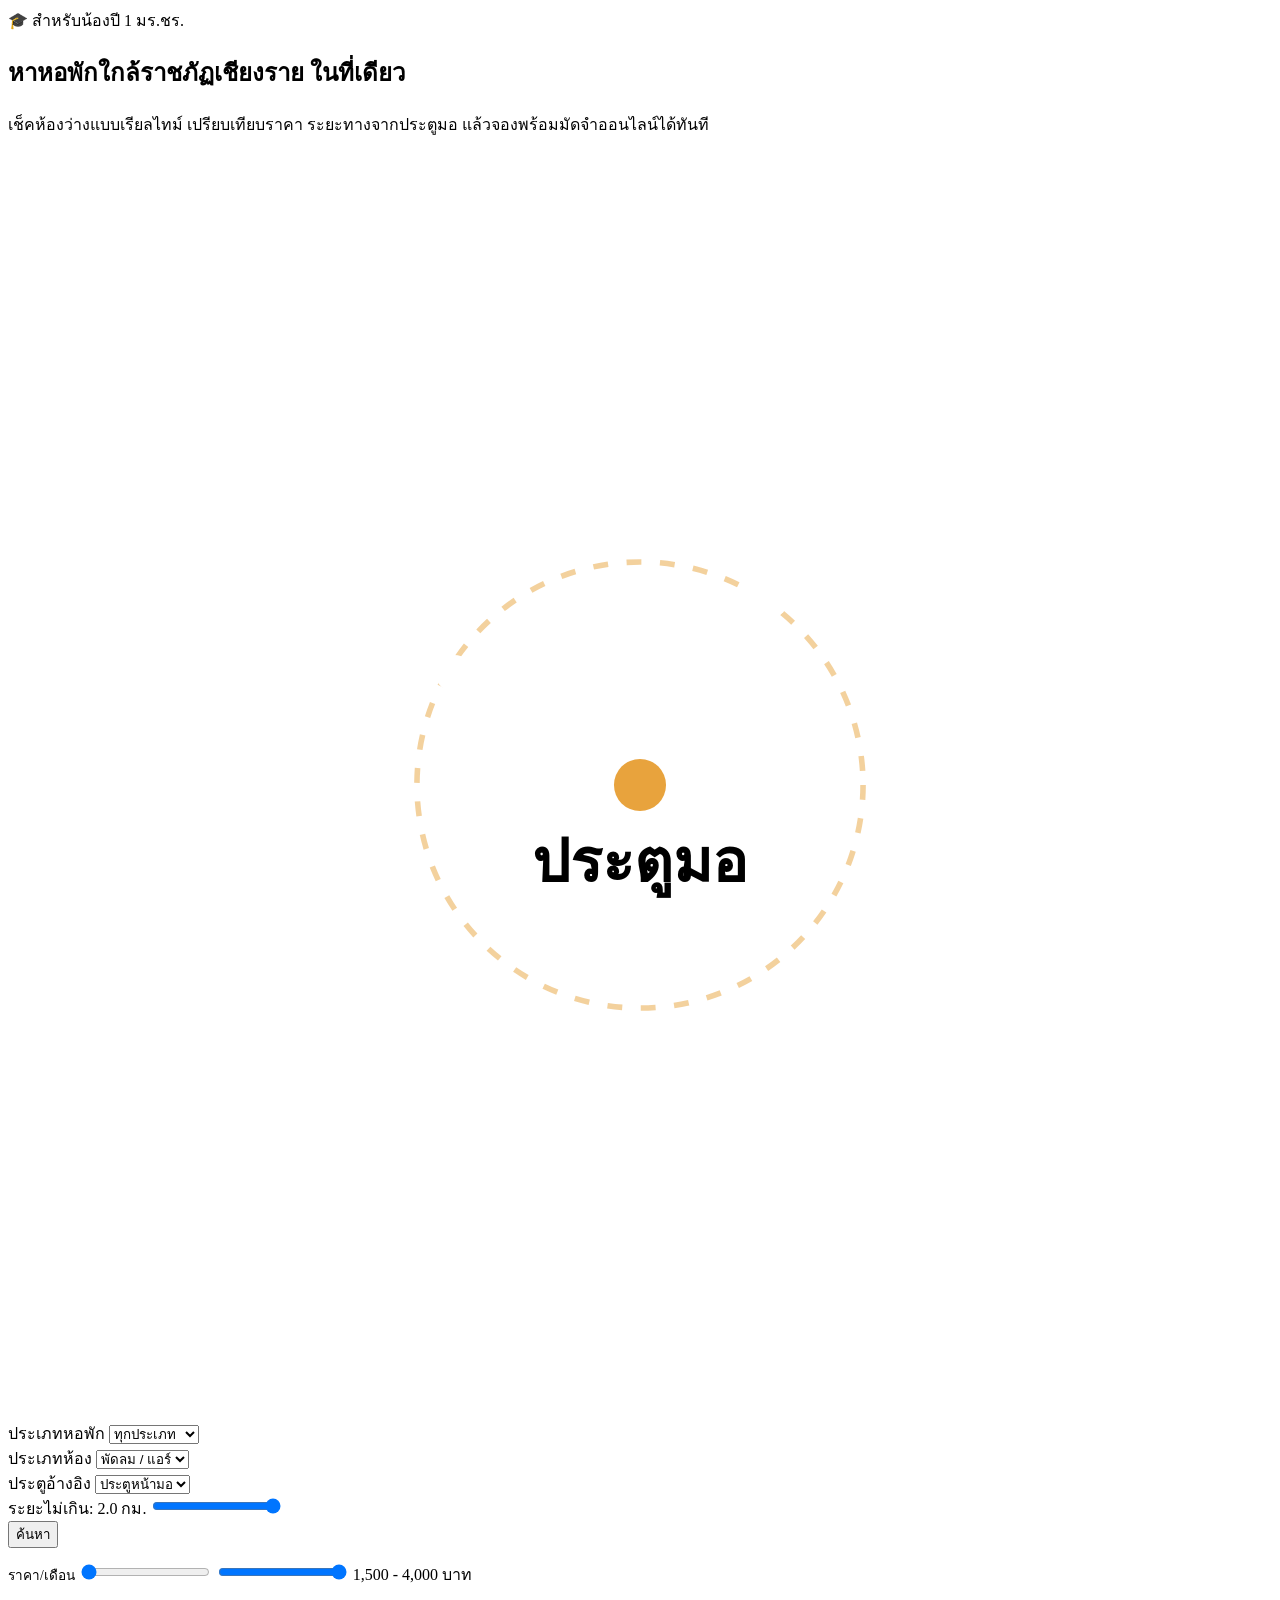
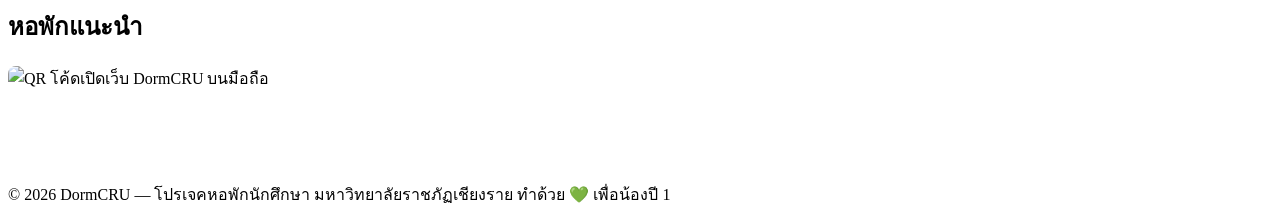
==== index.html @ 872fd001 "Add files via upload" ====
<!DOCTYPE html>
<html lang="th">
<head>
<meta charset="UTF-8">
<meta name="viewport" content="width=device-width, initial-scale=1.0">
<title>DormCRU — หาหอพักใกล้ราชภัฏเชียงราย</title>
<link rel="preconnect" href="https://fonts.googleapis.com">
<link href="https://fonts.googleapis.com/css2?family=Prompt:wght@500;600;700&family=Sarabun:wght@400;600&display=swap" rel="stylesheet">
<link rel="stylesheet" href="assets/css/style.css">
</head>
<body>

<header class="topbar"><div class="container" id="site-nav"></div></header>

<section class="hero">
  <div class="container">
    <div>
      <span class="eyebrow">🎓 สำหรับน้องปี 1 มร.ชร.</span>
      <h1>หาหอพักใกล้ราชภัฏเชียงราย ในที่เดียว</h1>
      <p class="lead">เช็คห้องว่างแบบเรียลไทม์ เปรียบเทียบราคา ระยะทางจากประตูมอ แล้วจองพร้อมมัดจำออนไลน์ได้ทันที</p>
    </div>
    <div class="walk-rings" aria-hidden="true">
      <svg viewBox="0 0 340 340">
        <circle cx="170" cy="170" r="150" fill="none" stroke="rgba(255,255,255,.12)" stroke-width="1"/>
        <circle cx="170" cy="170" r="105" fill="none" stroke="rgba(255,255,255,.16)" stroke-width="1"/>
        <circle cx="170" cy="170" r="60" fill="none" stroke="rgba(232,163,61,.5)" stroke-width="1.5" stroke-dasharray="4 5"/>
        <text x="170" y="120" text-anchor="middle" class="gate-label" fill="rgba(255,255,255,.5)">1 กม.</text>
        <text x="170" y="75" text-anchor="middle" class="gate-label" fill="rgba(255,255,255,.4)">1.5 กม.</text>
        <circle cx="170" cy="170" r="7" fill="#E8A33D"/>
        <text x="170" y="196" text-anchor="middle" class="gate-label" font-weight="600">ประตูมอ</text>
        <circle cx="205" cy="120" r="5" fill="#fff"/>
        <circle cx="120" cy="140" r="5" fill="#fff"/>
        <circle cx="230" cy="205" r="5" fill="#fff"/>
        <circle cx="110" cy="220" r="5" fill="#fff"/>
      </svg>
    </div>
  </div>
</section>

<div class="container">
  <div class="search-panel">
    <div class="search-grid" id="filterForm">
      <div class="field">
        <label>ประเภทหอพัก</label>
        <select id="f-hallType">
          <option value="">ทุกประเภท</option>
          <option value="หอหญิงล้วน">หอหญิงล้วน</option>
          <option value="หอชายล้วน">หอชายล้วน</option>
          <option value="หอรวม">หอรวม</option>
        </select>
      </div>
      <div class="field">
        <label>ประเภทห้อง</label>
        <select id="f-roomType">
          <option value="">พัดลม / แอร์</option>
          <option value="fan">พัดลม</option>
          <option value="air">แอร์</option>
        </select>
      </div>
      <div class="field">
        <label>ประตูอ้างอิง</label>
        <select id="f-gate">
          <option value="front">ประตูหน้ามอ</option>
          <option value="back">ประตูหลังมอ</option>
        </select>
      </div>
      <div class="field">
        <label>ระยะไม่เกิน: <span class="price-tag" id="distVal">2.0 กม.</span></label>
        <input type="range" id="f-dist" min="0.2" max="2" step="0.1" value="2">
      </div>
      <div class="field" style="align-self:end">
        <button class="btn btn-primary btn-block" id="btnSearch">ค้นหา</button>
      </div>
    </div>
    <div class="range-row" style="margin-top:14px">
      <label class="muted" style="font-size:.85rem;white-space:nowrap">ราคา/เดือน</label>
      <input type="range" id="f-priceMin" min="1500" max="4000" step="100" value="1500">
      <input type="range" id="f-priceMax" min="1500" max="4000" step="100" value="4000">
      <span class="price-tag" id="priceVal">1,500 - 4,000 บาท</span>
    </div>
  </div>
</div>

<section class="section container">
  <div class="section-head">
    <h2>หอพักแนะนำ</h2>
    <span class="count" id="resultCount"></span>
  </div>
  <div class="dorm-grid" id="dormGrid"></div>
</section>

<section class="section container">
  <div class="qr-box">
    <img id="qrcode" width="110" height="110" alt="QR โค้ดเปิดเว็บ DormCRU บนมือถือ" style="background:#fff;border-radius:8px">
    <div>
      <h3 style="color:#fff">สแกนเพื่อเปิดเว็บนี้บนมือถือ</h3>
      <p style="color:rgba(255,255,255,.75);margin:0">ใช้งานได้ทั้งบนคอมและมือถือ พกเว็บ DormCRU ติดตัวไปดูหอได้ทุกที่</p>
    </div>
  </div>
</section>

<footer>
  <div class="container flex-between">
    <span>© 2026 DormCRU — โปรเจคหอพักนักศึกษา มหาวิทยาลัยราชภัฏเชียงราย</span>
    <span>ทำด้วย 💚 เพื่อน้องปี 1</span>
  </div>
</footer>

<script src="assets/js/data.js"></script>
<script src="assets/js/app.js"></script>
<script>
renderNav('search');

const distValEl = document.getElementById('distVal');
document.getElementById('f-dist').addEventListener('input', e=> distValEl.textContent = Number(e.target.value).toFixed(1)+' กม.');

const priceMinEl = document.getElementById('f-priceMin');
const priceMaxEl = document.getElementById('f-priceMax');
const priceValEl = document.getElementById('priceVal');
function syncPrice(){
  let min = +priceMinEl.value, max = +priceMaxEl.value;
  if(min > max){ [priceMinEl.value, priceMaxEl.value] = [max, min]; min=+priceMinEl.value; max=+priceMaxEl.value; }
  priceValEl.textContent = fmtBaht(min)+' - '+fmtBaht(max)+' บาท';
}
priceMinEl.addEventListener('input', syncPrice);
priceMaxEl.addEventListener('input', syncPrice);

function dormCardHtml(d){
  const vac = totalVacancy(d);
  const wished = getWishlist().includes(d.id);
  const gate = CRRU_GATE.front;
  const distFront = d.distFront.toFixed(1);
  return `
  <div class="card-dorm">
    <a href="dorm-detail.html?id=${d.id}" class="card-media">
      <img src="${d.images[0]}" alt="${d.name}" loading="lazy">
      <span class="badge-type">${d.hallType}</span>
      <span class="badge-vacancy ${vac===0?'full':''}">${vac===0?'เต็ม':'ว่าง '+vac+' ห้อง'}</span>
    </a>
    <button class="wishlist-btn ${wished?'active':''}" data-wish="${d.id}" aria-label="บันทึกที่ถูกใจ">${wished?'❤️':'🤍'}</button>
    <div class="card-body">
      <a href="dorm-detail.html?id=${d.id}"><h3>${d.name}</h3></a>
      <div class="card-meta">
        <span class="walk-chip">🚶 ${distFront} กม. จากประตูหน้ามอ</span>
      </div>
      <div class="card-meta">${facilityIcons(d.facilities)}</div>
      <div class="card-price">
        <div class="amount">${fmtBaht(minPrice(d))}<small> บาท/เดือน เริ่มต้น</small></div>
        <a href="dorm-detail.html?id=${d.id}" class="btn btn-outline btn-sm">ดูรายละเอียด</a>
      </div>
    </div>
  </div>`;
}

function applyFilters(){
  const hallType = document.getElementById('f-hallType').value;
  const roomType = document.getElementById('f-roomType').value;
  const gate = document.getElementById('f-gate').value;
  const maxDist = +document.getElementById('f-dist').value;
  const min = +priceMinEl.value, max = +priceMaxEl.value;

  let dorms = getDorms().filter(d=>{
    if(hallType && d.hallType !== hallType) return false;
    const dist = gate === 'front' ? d.distFront : d.distBack;
    if(dist > maxDist) return false;
    const rooms = roomType ? d.rooms.filter(r=>r.code===roomType) : d.rooms;
    if(rooms.length===0) return false;
    const inPriceRange = rooms.some(r => r.price >= min && r.price <= max);
    if(!inPriceRange) return false;
    return true;
  });

  const grid = document.getElementById('dormGrid');
  document.getElementById('resultCount').textContent = `พบ ${dorms.length} หอพัก`;
  if(dorms.length===0){
    grid.innerHTML = '';
    grid.insertAdjacentHTML('afterend', `<div class="empty-state" id="emptyMsg"><div class="emoji">🏠💭</div><p>ไม่พบหอพักตามเงื่อนไขที่เลือก ลองขยายช่วงราคาหรือระยะทางดูนะ</p></div>`);
  }else{
    document.getElementById('emptyMsg')?.remove();
    grid.innerHTML = dorms.map(dormCardHtml).join('');
  }
  document.querySelectorAll('[data-wish]').forEach(btn=>{
    btn.addEventListener('click', (e)=>{
      e.preventDefault();
      const now = toggleWishlist(btn.dataset.wish);
      if(now !== false){
        btn.classList.toggle('active', now);
        btn.textContent = now ? '❤️' : '🤍';
        toast(now ? 'บันทึกเข้ารายการที่ถูกใจแล้ว' : 'นำออกจากรายการที่ถูกใจแล้ว','success');
      }
    });
  });
}

document.getElementById('btnSearch').addEventListener('click', applyFilters);
applyFilters();

// QR code is decorative only — generated via a simple <img>, never via a
// blocking third-party script. If the QR image host is unreachable it just
// fails to load quietly; it can never break search/filter/listing above.
try{
  const qrUrl = location.href.replace(/index\.html.*$/,'');
  document.getElementById('qrcode').src =
    'https://api.qrserver.com/v1/create-qr-code/?size=110x110&color=1F3A2E&bgcolor=ffffff&data=' + encodeURIComponent(qrUrl);
}catch(e){ /* QR code is non-essential, ignore failures */ }
</script>
</body>
</html>
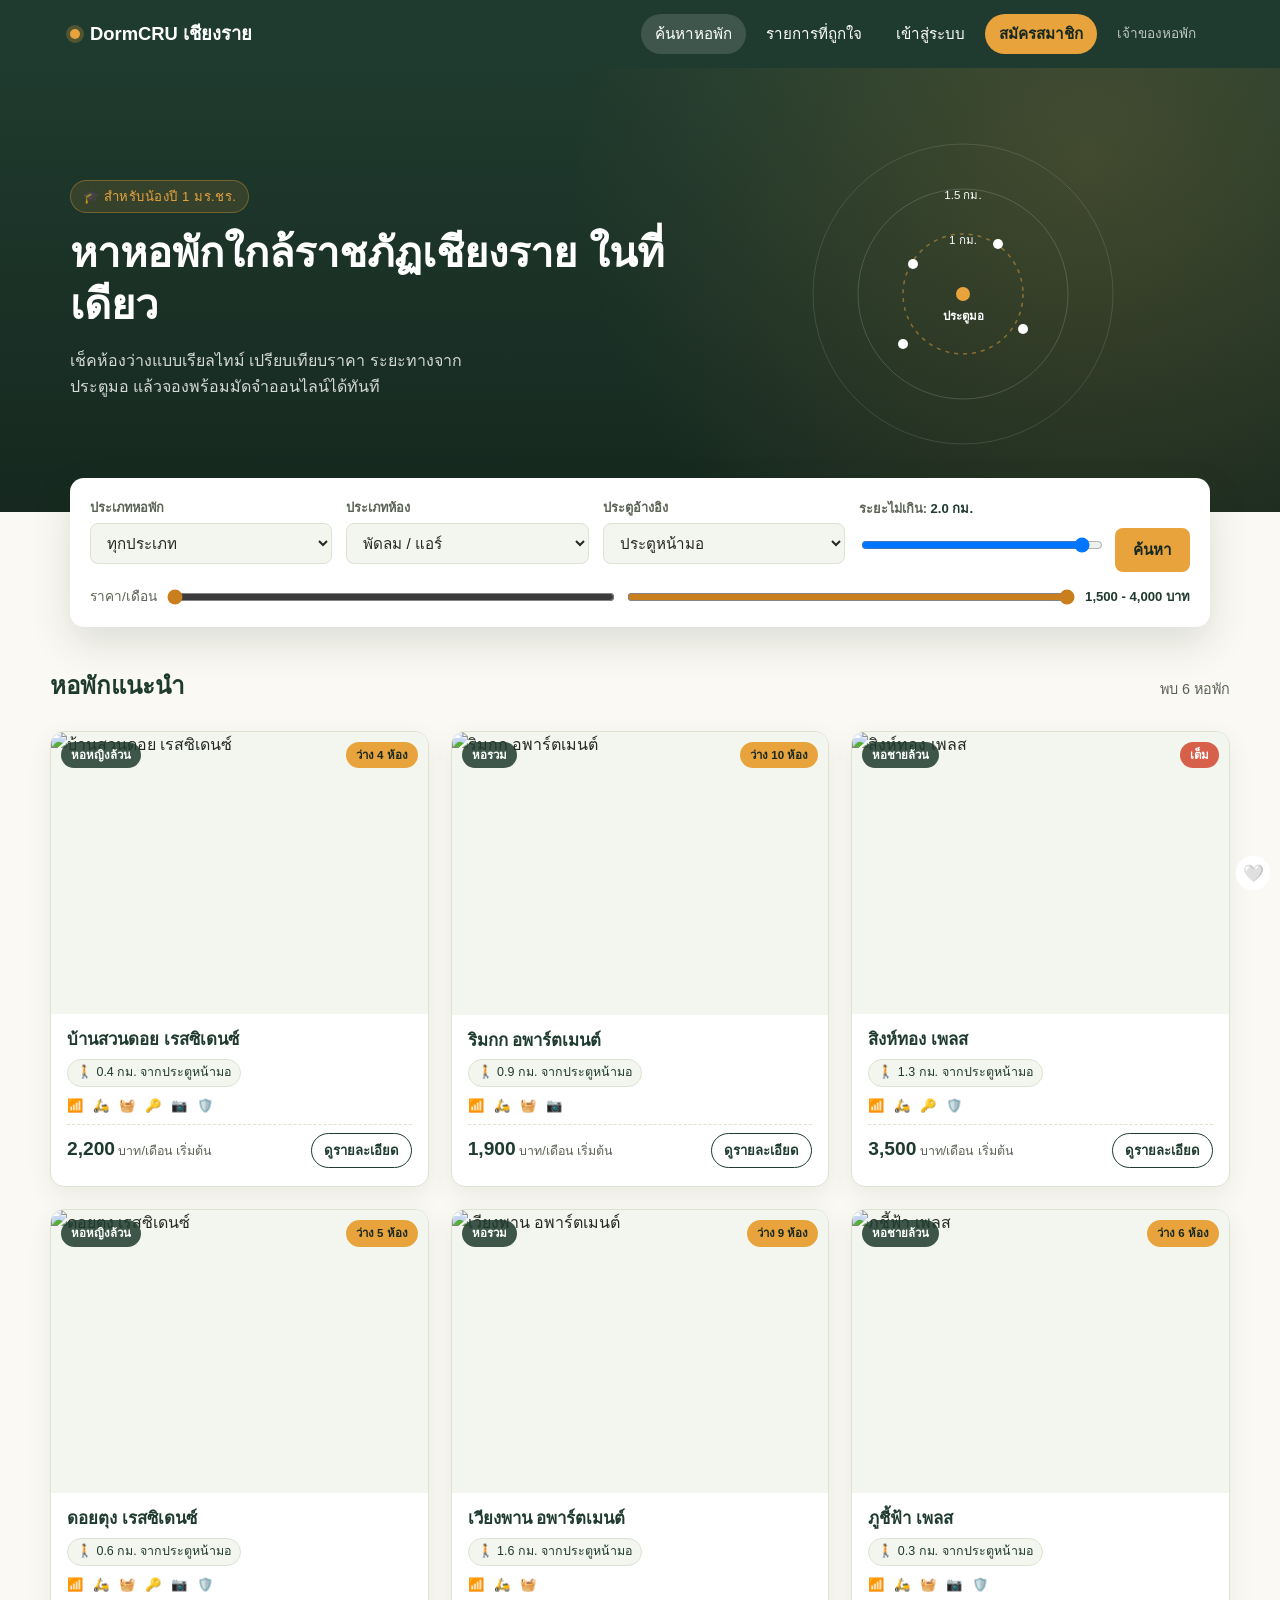
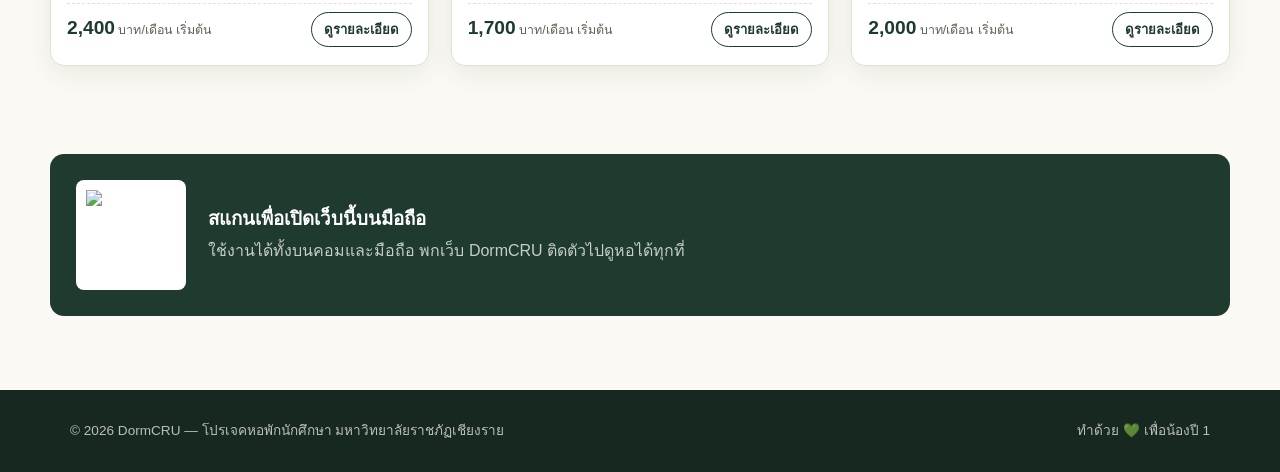
==== commit b0f127da: "Add files via upload" ====
--- a/index.html
+++ b/index.html
@@ -6,7 +6,7 @@
 <title>DormCRU — หาหอพักใกล้ราชภัฏเชียงราย</title>
 <link rel="preconnect" href="https://fonts.googleapis.com">
 <link href="https://fonts.googleapis.com/css2?family=Prompt:wght@500;600;700&family=Sarabun:wght@400;600&display=swap" rel="stylesheet">
-<link rel="stylesheet" href="assets/css/style.css">
+<link rel="stylesheet" href="style.css">
 </head>
 <body>
 
@@ -106,8 +106,8 @@
   </div>
 </footer>
 
-<script src="assets/js/data.js"></script>
-<script src="assets/js/app.js"></script>
+<script src="data.js"></script>
+<script src="app.js"></script>
 <script>
 renderNav('search');
 
--- a/style.css
+++ b/style.css
@@ -0,0 +1,315 @@
+/* ==========================================================================
+   DormCRU — สไตล์หลัก
+   แนวคิด: สีเขียวป่าเชียงราย + ทองดอกดาวเรือง (เทศกาลดอกไม้เชียงราย)
+   Signature: เส้นทางเดิน "จากประตูมอ" เป็นจุดไข่ปลา แทนตัวเลขลำดับทั่วไป
+   ========================================================================== */
+
+:root{
+  --forest: #1F3A2E;
+  --forest-2: #16281F;
+  --sage-bg: #F3F6EE;
+  --cream: #FBF9F3;
+  --gold: #E8A33D;
+  --gold-deep: #C97F1E;
+  --coral: #D6604A;
+  --ink: #23291E;
+  --ink-soft: #5B6355;
+  --line: #DCE3D2;
+  --white: #FFFFFF;
+
+  --radius: 14px;
+  --radius-sm: 8px;
+  --shadow: 0 8px 24px rgba(31,58,46,0.08);
+  --shadow-lg: 0 16px 40px rgba(31,58,46,0.14);
+
+  --font-display: 'Prompt', sans-serif;
+  --font-body: 'Sarabun', sans-serif;
+}
+
+*{ box-sizing: border-box; }
+html{ scroll-behavior: smooth; }
+body{
+  margin:0;
+  font-family: var(--font-body);
+  background: var(--cream);
+  color: var(--ink);
+  line-height: 1.6;
+}
+h1,h2,h3,h4,.display{
+  font-family: var(--font-display);
+  color: var(--forest);
+  margin: 0 0 .4em;
+  line-height: 1.25;
+}
+a{ color: inherit; text-decoration: none; }
+img{ max-width:100%; display:block; }
+button{ font-family: inherit; cursor:pointer; }
+:focus-visible{ outline: 3px solid var(--gold); outline-offset: 2px; }
+
+.container{ max-width: 1180px; margin: 0 auto; padding: 0 20px; }
+
+/* ---------- Topbar / Nav ---------- */
+.topbar{
+  position: sticky; top:0; z-index: 50;
+  background: var(--forest);
+  color: var(--white);
+}
+.topbar .container{
+  display:flex; align-items:center; justify-content:space-between;
+  height: 68px;
+}
+.brand{ display:flex; align-items:center; gap:10px; font-family: var(--font-display); font-weight:600; font-size:1.15rem; color:var(--white); }
+.brand .dot{ width:10px; height:10px; border-radius:50%; background: var(--gold); box-shadow: 0 0 0 4px rgba(232,163,61,.25); }
+.nav-links{ display:flex; gap: 6px; align-items:center; }
+.nav-links a, .nav-links button{
+  color: var(--white); background: transparent; border:none;
+  padding: 8px 14px; border-radius: 999px; font-size:.95rem;
+  transition: background .15s ease;
+}
+.nav-links a:hover, .nav-links button:hover{ background: rgba(255,255,255,.12); }
+.nav-links .cta{ background: var(--gold); color: var(--forest-2); font-weight:600; }
+.nav-links .cta:hover{ background: var(--gold-deep); color:var(--white); }
+.hamburger{ display:none; background:none; border:none; color:var(--white); font-size:1.4rem; }
+
+/* ---------- Hero ---------- */
+.hero{
+  background:
+    radial-gradient(circle at 85% 20%, rgba(232,163,61,.18), transparent 45%),
+    linear-gradient(180deg, var(--forest) 0%, var(--forest-2) 100%);
+  color: var(--white);
+  padding: 56px 0 40px;
+  position: relative;
+  overflow: hidden;
+}
+.hero .container{ display:grid; grid-template-columns: 1.1fr .9fr; gap: 40px; align-items:center; }
+.hero .eyebrow{
+  display:inline-flex; align-items:center; gap:8px;
+  font-size:.82rem; letter-spacing:.04em; color: var(--gold);
+  background: rgba(232,163,61,.12); border:1px solid rgba(232,163,61,.35);
+  padding:5px 12px; border-radius:999px; margin-bottom: 14px;
+}
+.hero h1{ color: var(--white); font-size: clamp(1.8rem, 3.4vw, 2.6rem); }
+.hero p.lead{ color: rgba(255,255,255,.82); max-width: 46ch; }
+
+/* Signature: walking-distance ring diagram */
+.walk-rings{ position:relative; width:100%; aspect-ratio: 1/1; max-width:340px; margin:0 auto; }
+.walk-rings svg{ width:100%; height:100%; }
+.walk-rings .gate-label{ font-family: var(--font-display); font-size:.72rem; fill:var(--white); }
+
+/* ---------- Search / Filter panel ---------- */
+.search-panel{
+  background: var(--white);
+  border-radius: var(--radius);
+  box-shadow: var(--shadow-lg);
+  padding: 20px;
+  margin-top: -34px;
+  position: relative;
+  z-index: 5;
+}
+.search-grid{
+  display:grid; grid-template-columns: repeat(4, 1fr) auto;
+  gap: 14px;
+}
+.field label{ display:block; font-size:.8rem; color: var(--ink-soft); margin-bottom:5px; font-weight:600; }
+.field select, .field input{
+  width:100%; padding: 10px 12px; border-radius: var(--radius-sm);
+  border: 1px solid var(--line); background: var(--sage-bg); color: var(--ink); font-family: inherit; font-size:.95rem;
+}
+.btn{
+  border:none; border-radius: var(--radius-sm); padding: 10px 18px; font-weight:600; font-size:.95rem;
+  transition: transform .12s ease, box-shadow .12s ease;
+}
+.btn-primary{ background: var(--gold); color: var(--forest-2); }
+.btn-primary:hover{ background: var(--gold-deep); color:var(--white); }
+.btn-outline{ background:transparent; border:1px solid var(--forest); color: var(--forest); }
+.btn-outline:hover{ background: var(--forest); color:var(--white); }
+.btn-ghost{ background: transparent; color: var(--forest); border:1px solid var(--line); }
+.btn:active{ transform: translateY(1px); }
+.btn-block{ width:100%; }
+.btn[disabled]{ opacity:.5; cursor:not-allowed; }
+
+/* range slider row */
+.range-row{ display:flex; align-items:center; gap:8px; }
+.range-row input[type=range]{ flex:1; accent-color: var(--gold-deep); }
+.price-tag{ font-size:.82rem; color: var(--forest); font-weight:700; white-space:nowrap; }
+
+/* ---------- Listing ---------- */
+.section{ padding: 44px 0; }
+.section-head{ display:flex; align-items:baseline; justify-content:space-between; margin-bottom: 20px; flex-wrap:wrap; gap:8px; }
+.section-head .count{ color: var(--ink-soft); font-size:.9rem; }
+
+.dorm-grid{ display:grid; grid-template-columns: repeat(3, 1fr); gap: 22px; }
+
+.card-dorm{
+  background: var(--white); border-radius: var(--radius); overflow:hidden;
+  box-shadow: var(--shadow); border:1px solid var(--line);
+  display:flex; flex-direction:column;
+  transition: transform .18s ease, box-shadow .18s ease;
+}
+.card-dorm:hover{ transform: translateY(-4px); box-shadow: var(--shadow-lg); }
+.card-media{ position:relative; aspect-ratio: 4/3; overflow:hidden; background:var(--sage-bg); }
+.card-media img{ width:100%; height:100%; object-fit:cover; }
+.badge-type{
+  position:absolute; top:10px; left:10px; background: rgba(31,58,46,.85); color:var(--white);
+  font-size:.72rem; padding:4px 10px; border-radius: 999px; font-weight:600;
+}
+.badge-vacancy{
+  position:absolute; top:10px; right:10px; background: var(--gold); color:var(--forest-2);
+  font-size:.72rem; padding:4px 10px; border-radius: 999px; font-weight:700;
+}
+.badge-vacancy.full{ background: var(--coral); color: var(--white); }
+.wishlist-btn{
+  position:absolute; bottom:10px; right:10px; width:34px; height:34px; border-radius:50%;
+  background: rgba(255,255,255,.92); border:none; font-size:1.05rem; display:flex; align-items:center; justify-content:center;
+}
+.wishlist-btn.active{ color: var(--coral); }
+
+.card-body{ padding: 16px 16px 18px; display:flex; flex-direction:column; gap:8px; flex:1; }
+.card-body h3{ font-size:1.05rem; margin:0; }
+.card-meta{ display:flex; align-items:center; gap:10px; font-size:.82rem; color: var(--ink-soft); flex-wrap:wrap; }
+.dot-sep::before{ content:"•"; margin-right:10px; color: var(--line); }
+.card-price{ margin-top:auto; display:flex; align-items:baseline; justify-content:space-between; padding-top:8px; border-top:1px dashed var(--line); }
+.card-price .amount{ font-family: var(--font-display); color: var(--forest); font-weight:700; font-size:1.2rem; }
+.card-price .amount small{ font-family: var(--font-body); font-weight:400; color: var(--ink-soft); font-size:.78rem; }
+
+.walk-chip{
+  display:inline-flex; align-items:center; gap:5px; font-size:.78rem; color: var(--forest);
+  background: var(--sage-bg); padding:3px 9px; border-radius:999px; border:1px solid var(--line);
+}
+
+/* ---------- Empty state ---------- */
+.empty-state{ text-align:center; padding: 60px 20px; color: var(--ink-soft); }
+.empty-state .emoji{ font-size:2.2rem; margin-bottom:10px; }
+
+/* ---------- Detail page ---------- */
+.detail-hero{ padding-top: 28px; }
+.breadcrumb{ font-size:.85rem; color: var(--ink-soft); margin-bottom:14px; }
+.breadcrumb a:hover{ color: var(--forest); text-decoration:underline; }
+
+.gallery{ display:grid; grid-template-columns: 1.6fr 1fr; gap:10px; border-radius: var(--radius); overflow:hidden; }
+.gallery .main-img{ aspect-ratio: 4/3; }
+.gallery .side-imgs{ display:grid; grid-template-rows: 1fr 1fr; gap:10px; }
+.gallery img{ width:100%; height:100%; object-fit:cover; cursor:pointer; }
+
+.detail-layout{ display:grid; grid-template-columns: 1.7fr 1fr; gap: 34px; margin-top:28px; align-items:start; }
+.detail-title-row{ display:flex; justify-content:space-between; align-items:flex-start; gap:12px; }
+.chip-row{ display:flex; gap:8px; flex-wrap:wrap; margin: 10px 0 18px; }
+.chip{ background: var(--sage-bg); border:1px solid var(--line); color:var(--forest); font-size:.8rem; padding:5px 12px; border-radius:999px; }
+
+.amenity-grid{ display:grid; grid-template-columns: repeat(3,1fr); gap:14px; margin: 14px 0 26px; }
+.amenity{ display:flex; align-items:center; gap:10px; background: var(--white); border:1px solid var(--line); border-radius: var(--radius-sm); padding:12px; font-size:.9rem; }
+.amenity .ic{ font-size:1.25rem; }
+
+.map-embed{ border-radius: var(--radius); overflow:hidden; border:1px solid var(--line); }
+.map-embed iframe{ width:100%; height:300px; border:0; display:block; }
+
+.booking-card{
+  background: var(--white); border:1px solid var(--line); border-radius: var(--radius);
+  padding: 20px; box-shadow: var(--shadow); position: sticky; top: 86px;
+}
+.booking-card .amount-big{ font-family: var(--font-display); font-size:1.6rem; color:var(--forest); font-weight:700; }
+.room-type-list{ display:flex; flex-direction:column; gap:8px; margin: 14px 0; }
+.room-type-item{ display:flex; justify-content:space-between; align-items:center; border:1px solid var(--line); border-radius: var(--radius-sm); padding:10px 12px; font-size:.88rem; }
+.room-type-item.selected{ border-color: var(--gold-deep); background: rgba(232,163,61,.08); }
+.room-type-item input{ margin-right:8px; }
+
+/* ---------- Forms (auth/booking) ---------- */
+.auth-wrap{ min-height: calc(100vh - 68px); display:flex; align-items:center; justify-content:center; padding: 40px 16px; background: var(--sage-bg); }
+.auth-card{ background: var(--white); border-radius: var(--radius); box-shadow: var(--shadow-lg); padding: 34px; width: 100%; max-width: 420px; }
+.form-field{ margin-bottom: 16px; }
+.form-field label{ display:block; font-size:.85rem; font-weight:600; margin-bottom:6px; color: var(--forest); }
+.form-field input, .form-field select, .form-field textarea{
+  width:100%; padding: 11px 13px; border-radius: var(--radius-sm); border:1px solid var(--line); font-family:inherit; font-size:.95rem; background: var(--sage-bg);
+}
+.form-field textarea{ resize: vertical; min-height: 80px; }
+.form-hint{ font-size:.78rem; color: var(--ink-soft); margin-top:4px; }
+.form-error{ font-size:.8rem; color: var(--coral); margin-top:4px; display:none; }
+
+.upload-drop{
+  border: 2px dashed var(--line); border-radius: var(--radius-sm); padding: 20px; text-align:center; background: var(--sage-bg); cursor:pointer;
+}
+.upload-drop.has-file{ border-color: var(--gold-deep); }
+.upload-preview{ max-width: 220px; margin: 10px auto 0; border-radius: var(--radius-sm); overflow:hidden; border:1px solid var(--line); }
+
+/* ---------- Status badges ---------- */
+.status-pill{ display:inline-flex; align-items:center; gap:6px; font-size:.8rem; font-weight:700; padding:5px 12px; border-radius:999px; }
+.status-pending{ background:#FDF1DC; color:#946A0E; }
+.status-confirmed{ background:#E4F2E7; color:#1F6D3D; }
+.status-cancelled{ background:#FBE7E3; color:#B23A24; }
+
+/* ---------- Dashboard (owner/admin) ---------- */
+.dash-shell{ display:grid; grid-template-columns: 240px 1fr; min-height: calc(100vh - 68px); }
+.dash-side{ background: var(--forest); color:var(--white); padding: 22px 14px; }
+.dash-side .side-title{ font-size:.75rem; text-transform:uppercase; letter-spacing:.06em; color: rgba(255,255,255,.55); margin: 18px 8px 8px; }
+.dash-side a, .dash-side button.side-link{
+  display:flex; align-items:center; gap:10px; width:100%; text-align:left; background:none; border:none; color: rgba(255,255,255,.85);
+  padding: 10px 12px; border-radius: var(--radius-sm); font-size:.92rem; margin-bottom:2px;
+}
+.dash-side a:hover, .dash-side .side-link:hover, .dash-side a.active{ background: rgba(255,255,255,.12); color:var(--white); }
+.dash-main{ padding: 26px 30px; background: var(--sage-bg); }
+.stat-row{ display:grid; grid-template-columns: repeat(4,1fr); gap:16px; margin-bottom: 24px; }
+.stat-card{ background: var(--white); border:1px solid var(--line); border-radius: var(--radius); padding:16px; }
+.stat-card .num{ font-family: var(--font-display); font-size:1.6rem; color: var(--forest); font-weight:700; }
+.stat-card .label{ font-size:.82rem; color: var(--ink-soft); }
+
+.table-wrap{ background: var(--white); border-radius: var(--radius); border:1px solid var(--line); overflow:hidden; }
+table{ width:100%; border-collapse: collapse; font-size:.9rem; }
+th, td{ text-align:left; padding: 12px 14px; border-bottom:1px solid var(--line); }
+th{ background: var(--sage-bg); color: var(--forest); font-weight:700; font-size:.8rem; text-transform:uppercase; letter-spacing:.03em; }
+tr:last-child td{ border-bottom:none; }
+.row-actions{ display:flex; gap:8px; }
+.btn-sm{ padding:6px 12px; font-size:.82rem; border-radius: 999px; }
+.btn-approve{ background:#1F6D3D; color:#fff; border:none; }
+.btn-reject{ background:#B23A24; color:#fff; border:none; }
+.slip-thumb{ width:44px; height:44px; border-radius:6px; object-fit:cover; cursor:pointer; }
+
+.modal-backdrop{ position:fixed; inset:0; background: rgba(20,30,22,.55); display:none; align-items:center; justify-content:center; z-index:100; padding:20px; }
+.modal-backdrop.open{ display:flex; }
+.modal{ background:var(--white); border-radius: var(--radius); max-width: 480px; width:100%; padding: 24px; max-height:88vh; overflow:auto; }
+.modal img{ border-radius: var(--radius-sm); }
+.modal-close{ float:right; background:none; border:none; font-size:1.2rem; color: var(--ink-soft); }
+
+/* ---------- QR / footer ---------- */
+.qr-box{ background: var(--forest); color:var(--white); border-radius: var(--radius); padding: 26px; display:grid; grid-template-columns: auto 1fr; gap:22px; align-items:center; }
+.qr-box #qrcode{ background:var(--white); padding:10px; border-radius: 10px; }
+footer{ background: var(--forest-2); color: rgba(255,255,255,.7); padding: 30px 0; font-size:.85rem; margin-top: 30px; }
+footer a:hover{ color: var(--gold); }
+
+.toast-wrap{ position:fixed; bottom:20px; right:20px; z-index:200; display:flex; flex-direction:column; gap:10px; }
+.toast{ background: var(--forest); color:var(--white); padding: 12px 18px; border-radius: var(--radius-sm); box-shadow: var(--shadow-lg); font-size:.9rem; animation: slideIn .2s ease; }
+.toast.error{ background: var(--coral); }
+.toast.success{ background:#1F6D3D; }
+@keyframes slideIn{ from{ transform: translateX(30px); opacity:0;} to{ transform:none; opacity:1; } }
+
+/* ---------- Utilities ---------- */
+.flex-between{ display:flex; align-items:center; justify-content:space-between; }
+.muted{ color: var(--ink-soft); }
+.mt-0{margin-top:0} .mb-0{margin-bottom:0}
+
+/* ---------- Responsive ---------- */
+@media (max-width: 980px){
+  .hero .container{ grid-template-columns: 1fr; }
+  .walk-rings{ display:none; }
+  .search-grid{ grid-template-columns: repeat(2,1fr); }
+  .dorm-grid{ grid-template-columns: repeat(2,1fr); }
+  .detail-layout{ grid-template-columns: 1fr; }
+  .amenity-grid{ grid-template-columns: repeat(2,1fr); }
+  .dash-shell{ grid-template-columns: 1fr; }
+  .dash-side{ display:flex; overflow-x:auto; gap:4px; }
+  .dash-side .side-title{ display:none; }
+  .qr-box{ grid-template-columns: 1fr; text-align:center; justify-items:center; }
+}
+@media (max-width: 640px){
+  .nav-links{ display:none; }
+  .hamburger{ display:block; }
+  .dorm-grid{ grid-template-columns: 1fr; }
+  .search-grid{ grid-template-columns: 1fr; }
+  .gallery{ grid-template-columns: 1fr; }
+  .gallery .side-imgs{ grid-template-rows: 1fr 1fr; grid-auto-flow:column; }
+  .amenity-grid{ grid-template-columns: 1fr 1fr; }
+  .stat-row{ grid-template-columns: 1fr 1fr; }
+}
+
+@media (prefers-reduced-motion: reduce){
+  *{ animation: none !important; transition: none !important; }
+}
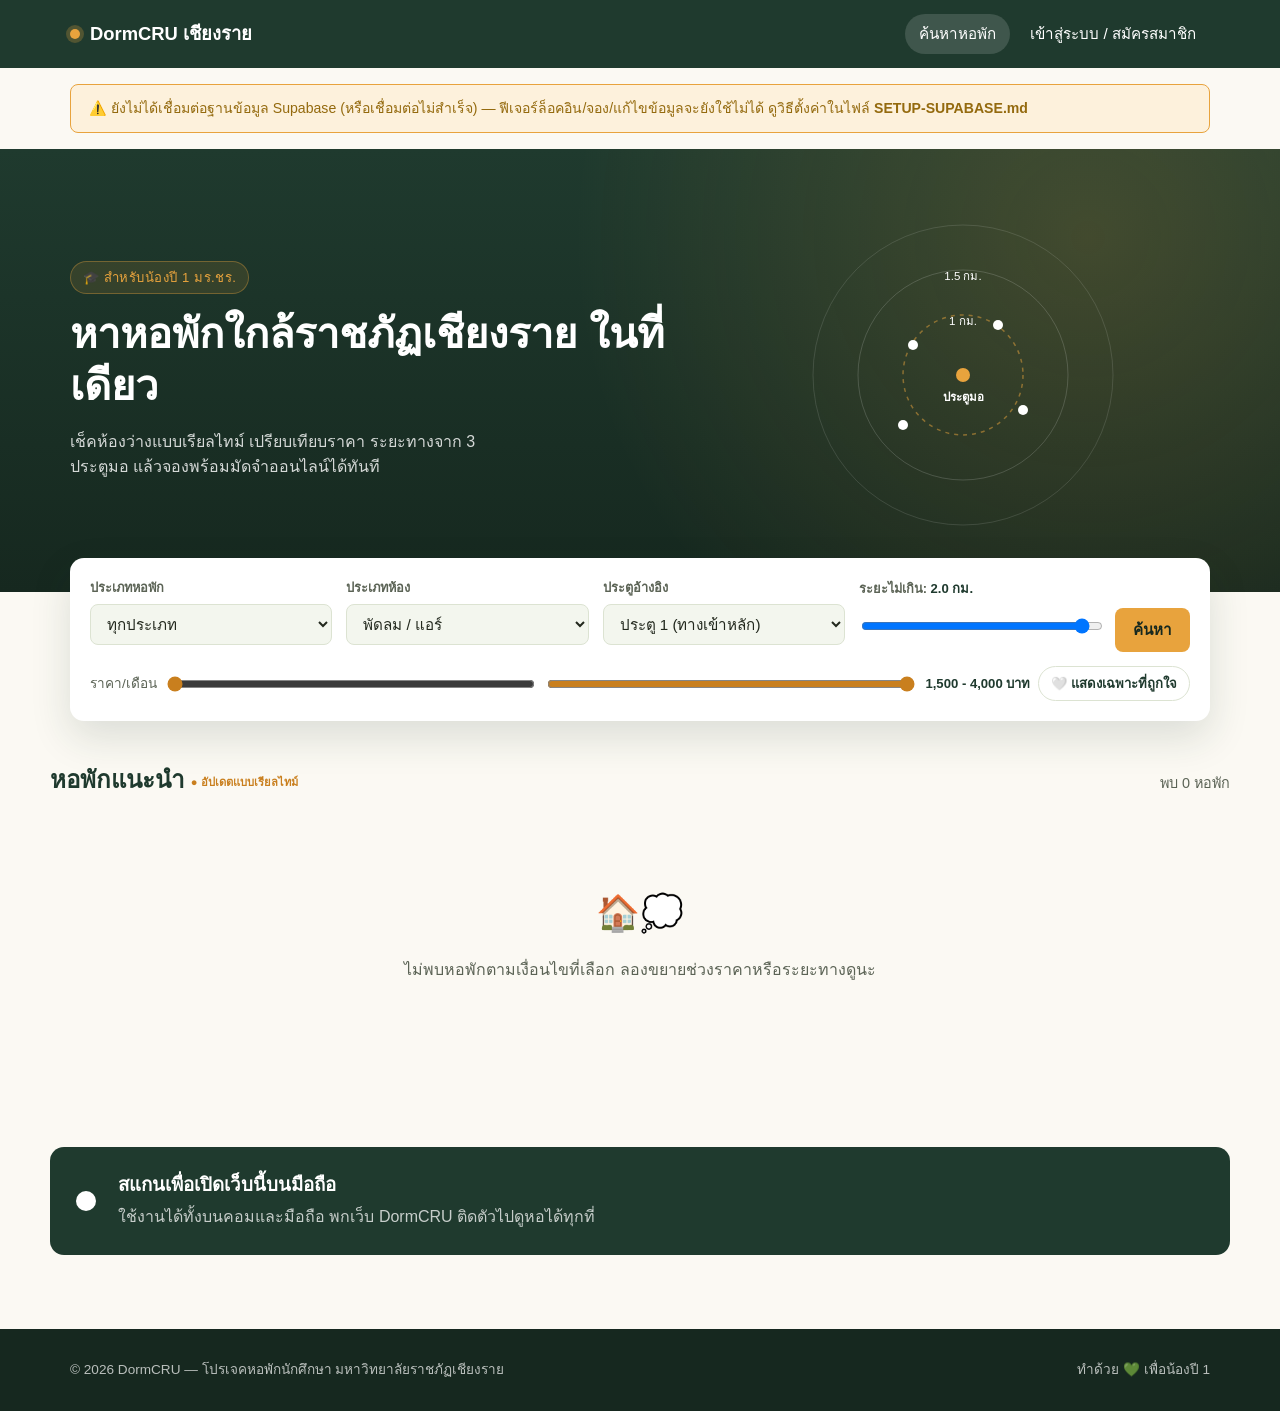
==== commit 53c858b3: "Add files via upload" ====
--- a/index.html
+++ b/index.html
@@ -10,14 +10,20 @@
 </head>
 <body>
 
-<header class="topbar"><div class="container" id="site-nav"></div></header>
+<header class="topbar"><div class="container" id="site-nav">
+  <a href="index.html" class="brand"><span class="dot"></span>DormCRU เชียงราย</a>
+</div></header>
+
+<div class="container" style="padding-top:16px">
+  <div class="setup-banner" id="setupBanner"></div>
+</div>
 
 <section class="hero">
   <div class="container">
     <div>
       <span class="eyebrow">🎓 สำหรับน้องปี 1 มร.ชร.</span>
       <h1>หาหอพักใกล้ราชภัฏเชียงราย ในที่เดียว</h1>
-      <p class="lead">เช็คห้องว่างแบบเรียลไทม์ เปรียบเทียบราคา ระยะทางจากประตูมอ แล้วจองพร้อมมัดจำออนไลน์ได้ทันที</p>
+      <p class="lead">เช็คห้องว่างแบบเรียลไทม์ เปรียบเทียบราคา ระยะทางจาก 3 ประตูมอ แล้วจองพร้อมมัดจำออนไลน์ได้ทันที</p>
     </div>
     <div class="walk-rings" aria-hidden="true">
       <svg viewBox="0 0 340 340">
@@ -60,8 +66,9 @@
       <div class="field">
         <label>ประตูอ้างอิง</label>
         <select id="f-gate">
-          <option value="front">ประตูหน้ามอ</option>
-          <option value="back">ประตูหลังมอ</option>
+          <option value="gate1">ประตู 1 (ทางเข้าหลัก)</option>
+          <option value="gate2">ประตู 2</option>
+          <option value="gate3">ประตู 3</option>
         </select>
       </div>
       <div class="field">
@@ -77,21 +84,24 @@
       <input type="range" id="f-priceMin" min="1500" max="4000" step="100" value="1500">
       <input type="range" id="f-priceMax" min="1500" max="4000" step="100" value="4000">
       <span class="price-tag" id="priceVal">1,500 - 4,000 บาท</span>
+      <button class="btn btn-ghost btn-sm wishlist-toggle" id="btnWishlistFilter">🤍 แสดงเฉพาะที่ถูกใจ</button>
     </div>
   </div>
 </div>
 
 <section class="section container">
   <div class="section-head">
-    <h2>หอพักแนะนำ</h2>
-    <span class="count" id="resultCount"></span>
-  </div>
-  <div class="dorm-grid" id="dormGrid"></div>
+    <h2>หอพักแนะนำ <span style="font-size:.7rem;color:var(--gold-deep);font-weight:700;vertical-align:middle">● อัปเดตแบบเรียลไทม์</span></h2>
+    <span class="count" id="resultCount">กำลังโหลด...</span>
+  </div>
+  <div class="dorm-grid" id="dormGrid">
+    <div class="skeleton-card"></div><div class="skeleton-card"></div><div class="skeleton-card"></div>
+  </div>
 </section>
 
 <section class="section container">
   <div class="qr-box">
-    <img id="qrcode" width="110" height="110" alt="QR โค้ดเปิดเว็บ DormCRU บนมือถือ" style="background:#fff;border-radius:8px">
+    <div id="qrcode"></div>
     <div>
       <h3 style="color:#fff">สแกนเพื่อเปิดเว็บนี้บนมือถือ</h3>
       <p style="color:rgba(255,255,255,.75);margin:0">ใช้งานได้ทั้งบนคอมและมือถือ พกเว็บ DormCRU ติดตัวไปดูหอได้ทุกที่</p>
@@ -106,14 +116,46 @@
   </div>
 </footer>
 
-<script src="data.js"></script>
+<!-- ============== โมดัลรายละเอียดหอพัก + จอง (แทนหน้าแยก) ============== -->
+<div class="modal-backdrop detail-modal" id="detailModal">
+  <div class="modal">
+    <button class="modal-close" id="closeDetailModal">✕</button>
+    <div id="detailContent"><div class="empty-state"><div class="emoji">⏳</div><p>กำลังโหลด...</p></div></div>
+  </div>
+</div>
+
+<div class="modal-backdrop" id="imgModal">
+  <div class="modal"><button class="modal-close" id="closeImgModal">✕</button><img id="modalImg" src="" alt=""></div>
+</div>
+
+<!-- ============== โมดัลสถานะการจองของฉัน (แทนหน้าแยก) ============== -->
+<div class="modal-backdrop" id="bookingsModal">
+  <div class="modal" style="max-width:640px">
+    <button class="modal-close" id="closeBookingsModal">✕</button>
+    <h3 style="margin-top:0">สถานะการจองของฉัน</h3>
+    <div class="table-wrap">
+      <table>
+        <thead><tr><th>หอพัก</th><th>ห้อง</th><th>มัดจำ</th><th>วันที่</th><th>สถานะ</th></tr></thead>
+        <tbody id="myBookingsTable"></tbody>
+      </table>
+    </div>
+  </div>
+</div>
+
+<script src="https://cdnjs.cloudflare.com/ajax/libs/qrcodejs/1.0.0/qrcode.min.js"></script>
+<script src="https://cdn.jsdelivr.net/npm/@supabase/supabase-js@2/dist/umd/supabase.js"></script>
+<script src="db.js"></script>
 <script src="app.js"></script>
 <script>
-renderNav('search');
-
+let myProfile = null;
+let allDorms = [];
+let showWishlistOnly = false;
+let slipFile = null;
+let activeDorm = null;
+
+// ---------- ตัวกรอง+รายการหอพัก ----------
 const distValEl = document.getElementById('distVal');
 document.getElementById('f-dist').addEventListener('input', e=> distValEl.textContent = Number(e.target.value).toFixed(1)+' กม.');
-
 const priceMinEl = document.getElementById('f-priceMin');
 const priceMaxEl = document.getElementById('f-priceMax');
 const priceValEl = document.getElementById('priceVal');
@@ -125,84 +167,306 @@
 priceMinEl.addEventListener('input', syncPrice);
 priceMaxEl.addEventListener('input', syncPrice);
 
+document.getElementById('btnWishlistFilter').addEventListener('click', ()=>{
+  if(!myProfile){ toast('เข้าสู่ระบบก่อนเพื่อดูรายการที่ถูกใจ','error'); return; }
+  showWishlistOnly = !showWishlistOnly;
+  const btn = document.getElementById('btnWishlistFilter');
+  btn.classList.toggle('active', showWishlistOnly);
+  btn.textContent = showWishlistOnly ? '❤️ กำลังแสดงเฉพาะที่ถูกใจ' : '🤍 แสดงเฉพาะที่ถูกใจ';
+  applyFilters();
+});
+
 function dormCardHtml(d){
   const vac = totalVacancy(d);
-  const wished = getWishlist().includes(d.id);
-  const gate = CRRU_GATE.front;
-  const distFront = d.distFront.toFixed(1);
+  const wished = myProfile && (myProfile.wishlist||[]).includes(d.id);
+  const ng = nearestGate(d);
   return `
   <div class="card-dorm">
-    <a href="dorm-detail.html?id=${d.id}" class="card-media">
+    <div class="card-media" data-open="${d.id}" style="cursor:pointer">
       <img src="${d.images[0]}" alt="${d.name}" loading="lazy">
       <span class="badge-type">${d.hallType}</span>
-      <span class="badge-vacancy ${vac===0?'full':''}">${vac===0?'เต็ม':'ว่าง '+vac+' ห้อง'}</span>
-    </a>
+      <span class="badge-vacancy ${(!d.verified||vac===0)?'full':''}">${!d.verified?'สอบถามห้องว่าง':(vac===0?'เต็ม':'ว่าง '+vac+' ห้อง')}</span>
+    </div>
     <button class="wishlist-btn ${wished?'active':''}" data-wish="${d.id}" aria-label="บันทึกที่ถูกใจ">${wished?'❤️':'🤍'}</button>
     <div class="card-body">
-      <a href="dorm-detail.html?id=${d.id}"><h3>${d.name}</h3></a>
-      <div class="card-meta">
-        <span class="walk-chip">🚶 ${distFront} กม. จากประตูหน้ามอ</span>
-      </div>
+      <h3 data-open="${d.id}" style="cursor:pointer">${d.name}</h3>
+      <div class="card-meta"><span class="walk-chip">🚶 ${d.gates[ng].toFixed(1)} กม. จาก${CRRU_GATE[ng].label}</span></div>
       <div class="card-meta">${facilityIcons(d.facilities)}</div>
       <div class="card-price">
         <div class="amount">${fmtBaht(minPrice(d))}<small> บาท/เดือน เริ่มต้น</small></div>
-        <a href="dorm-detail.html?id=${d.id}" class="btn btn-outline btn-sm">ดูรายละเอียด</a>
+        <button class="btn btn-outline btn-sm" data-open="${d.id}">ดูรายละเอียด</button>
       </div>
     </div>
   </div>`;
 }
 
 function applyFilters(){
-  const hallType = document.getElementById('f-hallType').value;
-  const roomType = document.getElementById('f-roomType').value;
-  const gate = document.getElementById('f-gate').value;
-  const maxDist = +document.getElementById('f-dist').value;
-  const min = +priceMinEl.value, max = +priceMaxEl.value;
-
-  let dorms = getDorms().filter(d=>{
-    if(hallType && d.hallType !== hallType) return false;
-    const dist = gate === 'front' ? d.distFront : d.distBack;
-    if(dist > maxDist) return false;
-    const rooms = roomType ? d.rooms.filter(r=>r.code===roomType) : d.rooms;
-    if(rooms.length===0) return false;
-    const inPriceRange = rooms.some(r => r.price >= min && r.price <= max);
-    if(!inPriceRange) return false;
-    return true;
-  });
-
-  const grid = document.getElementById('dormGrid');
-  document.getElementById('resultCount').textContent = `พบ ${dorms.length} หอพัก`;
-  if(dorms.length===0){
-    grid.innerHTML = '';
-    grid.insertAdjacentHTML('afterend', `<div class="empty-state" id="emptyMsg"><div class="emoji">🏠💭</div><p>ไม่พบหอพักตามเงื่อนไขที่เลือก ลองขยายช่วงราคาหรือระยะทางดูนะ</p></div>`);
-  }else{
+  try{
+    const hallType = document.getElementById('f-hallType').value;
+    const roomType = document.getElementById('f-roomType').value;
+    const gate = document.getElementById('f-gate').value;
+    const maxDist = +document.getElementById('f-dist').value;
+    const min = +priceMinEl.value, max = +priceMaxEl.value;
+    const wishlist = (myProfile && myProfile.wishlist) || [];
+
+    let dorms = allDorms.filter(d=>{
+      if(showWishlistOnly && !wishlist.includes(d.id)) return false;
+      if(hallType && d.hallType !== hallType) return false;
+      if(d.gates[gate] > maxDist) return false;
+      const rooms = roomType ? d.rooms.filter(r=>r.code===roomType) : d.rooms;
+      if(rooms.length===0) return false;
+      if(!rooms.some(r => r.price >= min && r.price <= max)) return false;
+      return true;
+    });
+
+    const grid = document.getElementById('dormGrid');
+    document.getElementById('resultCount').textContent = `พบ ${dorms.length} หอพัก`;
     document.getElementById('emptyMsg')?.remove();
-    grid.innerHTML = dorms.map(dormCardHtml).join('');
+    if(dorms.length===0){
+      grid.innerHTML = '';
+      grid.insertAdjacentHTML('afterend', `<div class="empty-state" id="emptyMsg"><div class="emoji">🏠💭</div><p>ไม่พบหอพักตามเงื่อนไขที่เลือก ลองขยายช่วงราคาหรือระยะทางดูนะ</p></div>`);
+    }else{
+      grid.innerHTML = dorms.map(dormCardHtml).join('');
+    }
+    document.querySelectorAll('[data-open]').forEach(el=>{
+      el.addEventListener('click', ()=> openDetail(el.dataset.open));
+    });
+    document.querySelectorAll('[data-wish]').forEach(btn=>{
+      btn.addEventListener('click', async (e)=>{
+        e.stopPropagation();
+        if(!myProfile){ toast('เข้าสู่ระบบก่อนเพื่อบันทึกหอพักที่ถูกใจ','error'); return; }
+        try{
+          const now = await toggleWishlist(btn.dataset.wish);
+          myProfile = await getProfile((await waitForSession()).id);
+          applyFilters();
+          toast(now ? 'บันทึกเข้ารายการที่ถูกใจแล้ว' : 'นำออกจากรายการที่ถูกใจแล้ว','success');
+        }catch(err){ console.error(err); toast('เกิดข้อผิดพลาด','error'); }
+      });
+    });
+  }catch(err){
+    console.error('applyFilters error:', err);
+    toast('เกิดข้อผิดพลาดในการโหลดรายการหอพัก','error');
   }
-  document.querySelectorAll('[data-wish]').forEach(btn=>{
-    btn.addEventListener('click', (e)=>{
-      e.preventDefault();
-      const now = toggleWishlist(btn.dataset.wish);
-      if(now !== false){
-        btn.classList.toggle('active', now);
-        btn.textContent = now ? '❤️' : '🤍';
-        toast(now ? 'บันทึกเข้ารายการที่ถูกใจแล้ว' : 'นำออกจากรายการที่ถูกใจแล้ว','success');
+}
+document.getElementById('btnSearch').addEventListener('click', applyFilters);
+
+// ---------- โมดัลรายละเอียด + จอง ----------
+function openDetail(id){
+  activeDorm = allDorms.find(d=>d.id===id);
+  if(!activeDorm) return;
+  const d = activeDorm;
+  const vac = totalVacancy(d);
+  const wished = myProfile && (myProfile.wishlist||[]).includes(d.id);
+  document.getElementById('detailContent').innerHTML = `
+    <div class="gallery">
+      <div class="main-img"><img id="mainImg" src="${d.images[0]}" alt="${d.name}"></div>
+      <div class="side-imgs">
+        <img src="${d.images[1]||d.images[0]}" data-src="${d.images[1]||d.images[0]}" alt="ห้องพัก">
+        <img src="${d.images[2]||d.images[0]}" data-src="${d.images[2]||d.images[0]}" alt="บรรยากาศรอบๆ">
+      </div>
+    </div>
+    <div class="detail-layout">
+      <div>
+        <div class="detail-title-row">
+          <div>
+            <h1 style="margin-top:14px">${d.name}</h1>
+            <div class="card-meta">
+              <span class="walk-chip">🚶 ${d.gates.gate1.toFixed(1)} กม. จากประตู 1</span>
+              <span class="walk-chip">🚶 ${d.gates.gate2.toFixed(1)} กม. จากประตู 2</span>
+              <span class="walk-chip">🚶 ${d.gates.gate3.toFixed(1)} กม. จากประตู 3</span>
+            </div>
+          </div>
+          <button class="wishlist-btn active" style="position:static" id="wishBtn">${wished?'❤️':'🤍'}</button>
+        </div>
+        <div class="chip-row">
+          <span class="chip">${d.hallType}</span>
+          <span class="chip">${d.verified ? vac+' ห้องว่าง' : 'สอบถามห้องว่างกับหอโดยตรง'}</span>
+          ${d.verified
+            ? '<span class="chip" style="background:#E4F2E7;color:#1F6D3D;border-color:#BFE0C8">✓ เจ้าของหอยืนยันข้อมูลแล้ว</span>'
+            : '<span class="chip" style="background:#FDF1DC;color:#946A0E;border-color:#E8A33D">⚠ ข้อมูลรวบรวมจากประกาศสาธารณะ รอเจ้าของหอยืนยัน — ราคา/ห้องว่างอาจไม่เป็นปัจจุบัน</span>'}
+        </div>
+        <p>${d.desc}</p>
+        <h3>ช่องทางติดต่อหอพัก</h3>
+        <div class="chip-row">${contactButtonsHtml(d)}</div>
+        <h3>สิ่งอำนวยความสะดวก</h3>
+        <div class="amenity-grid">${amenityGridHtml(d.facilities)}</div>
+        <h3>แผนที่</h3>
+        <div class="map-embed"><iframe src="${mapEmbedUrl(d.lat, d.lng)}" loading="lazy" title="แผนที่ ${d.name}"></iframe></div>
+      </div>
+      <div class="booking-card">
+        <div class="muted" style="font-size:.85rem">เริ่มต้น</div>
+        <div class="amount-big">${fmtBaht(minPrice(d))} บาท<span style="font-size:.9rem;font-weight:400"> /เดือน</span></div>
+        <div class="room-type-list" id="roomList">
+          ${d.rooms.map((r,i)=>`
+            <label class="room-type-item ${i===0?'selected':''}" data-room="${r.code}">
+              <span><input type="radio" name="roomType" value="${r.code}" ${i===0?'checked':''}> ${r.label}</span>
+              <span>${fmtBaht(r.price)} บาท${d.verified ? ' · '+(r.vacant>0? r.vacant+' ว่าง':'เต็ม') : ' (โดยประมาณ)'}</span>
+            </label>`).join('')}
+        </div>
+        <button class="btn btn-primary btn-block" id="btnBook">${d.verified ? 'จองห้องพักนี้ไว้ก่อน' : 'ขอนัดดูห้อง / จองคิวไว้ก่อน'}</button>
+        <p class="form-hint" style="margin-top:6px">จองไว้ก่อนได้เลย ไม่ต้องโอนเงินทันที — หอจะติดต่อกลับเพื่อนัดดูห้องและทำสัญญา</p>
+        <div id="bookingArea" style="display:none;margin-top:14px">
+          <div class="form-field">
+            <label>เบอร์โทรติดต่อกลับ *</label>
+            <input type="tel" id="bkPhone" placeholder="08x-xxx-xxxx">
+            <div class="form-error" id="phoneErr">กรุณาใส่เบอร์โทรเพื่อให้หอติดต่อกลับได้</div>
+          </div>
+          <div class="form-field">
+            <label>วันเวลาที่สะดวกดูห้อง / หมายเหตุ</label>
+            <textarea id="bkNote" placeholder="เช่น สะดวกเสาร์-อาทิตย์ช่วงบ่าย"></textarea>
+          </div>
+          <div id="depositSection" style="display:none">
+            <p class="form-hint">หอนี้รองรับการวางมัดจำล่วงหน้า <strong id="depositAmount"></strong> บาท (ไม่บังคับ — แนบสลิปได้ถ้าตกลงกับหอแล้ว)</p>
+            <div class="upload-drop" id="dropZone">
+              <div id="dropText">📎 แนบสลิปโอนเงินมัดจำ (ไม่บังคับ)</div>
+              <div class="upload-preview" id="previewWrap" style="display:none"><img id="previewImg" src=""></div>
+            </div>
+            <input type="file" id="slipInput" accept="image/*" style="display:none">
+          </div>
+          <button class="btn btn-primary btn-block" id="btnConfirmBooking" style="margin-top:10px">ส่งคำขอจอง</button>
+        </div>
+      </div>
+    </div>
+  `;
+  document.getElementById('detailModal').classList.add('open');
+
+  document.querySelectorAll('.room-type-item').forEach(item=>{
+    item.addEventListener('click', ()=>{
+      document.querySelectorAll('.room-type-item').forEach(i=>i.classList.remove('selected'));
+      item.classList.add('selected');
+      item.querySelector('input').checked = true;
+      document.getElementById('bookingArea').style.display = 'none';
+    });
+  });
+  document.querySelectorAll('.side-imgs img').forEach(img=>{
+    img.addEventListener('click', ()=>{ document.getElementById('mainImg').src = img.dataset.src; });
+  });
+  document.querySelectorAll('#mainImg, .side-imgs img').forEach(img=>{
+    img.addEventListener('click', ()=>{
+      document.getElementById('modalImg').src = img.src;
+      document.getElementById('imgModal').classList.add('open');
+    });
+  });
+  document.getElementById('wishBtn').addEventListener('click', async ()=>{
+    if(!myProfile){ toast('เข้าสู่ระบบก่อนเพื่อบันทึกหอพักที่ถูกใจ','error'); return; }
+    try{
+      const now = await toggleWishlist(d.id);
+      myProfile = await getProfile((await waitForSession()).id);
+      document.getElementById('wishBtn').textContent = now ? '❤️' : '🤍';
+      toast(now ? 'บันทึกเข้ารายการที่ถูกใจแล้ว' : 'นำออกจากรายการที่ถูกใจแล้ว','success');
+    }catch(err){ console.error(err); toast('เกิดข้อผิดพลาด','error'); }
+  });
+
+  document.getElementById('btnBook').addEventListener('click', async ()=>{
+    const selected = document.querySelector('input[name="roomType"]:checked').value;
+    const room = d.rooms.find(r=>r.code===selected);
+    if(d.verified && room.vacant <= 0){ toast('ห้องประเภทนี้เต็มแล้ว','error'); return; }
+    const p = await requireLogin('กรุณาเข้าสู่ระบบก่อนทำการจอง');
+    if(!p) return;
+    document.getElementById('bookingArea').style.display = 'block';
+    document.getElementById('bkPhone').value = (myProfile && myProfile.phone) || '';
+    slipFile = null;
+    if(d.verified){
+      const deposit = Math.round(room.price * 0.5);
+      document.getElementById('depositAmount').textContent = fmtBaht(deposit);
+      document.getElementById('depositSection').style.display = 'block';
+      document.getElementById('previewWrap').style.display = 'none';
+      document.getElementById('dropText').textContent = '📎 แนบสลิปโอนเงินมัดจำ (ไม่บังคับ)';
+      document.getElementById('dropZone').classList.remove('has-file');
+    }else{
+      document.getElementById('depositSection').style.display = 'none';
+    }
+  });
+
+  document.getElementById('dropZone').addEventListener('click', ()=> document.getElementById('slipInput').click());
+  document.getElementById('slipInput').addEventListener('change', ()=>{
+    const file = document.getElementById('slipInput').files[0];
+    if(!file) return;
+    slipFile = file;
+    const reader = new FileReader();
+    reader.onload = (e)=>{
+      document.getElementById('previewImg').src = e.target.result;
+      document.getElementById('previewWrap').style.display='block';
+      document.getElementById('dropText').textContent = '✅ แนบไฟล์แล้ว: ' + file.name;
+      document.getElementById('dropZone').classList.add('has-file');
+    };
+    reader.readAsDataURL(file);
+  });
+
+  document.getElementById('btnConfirmBooking').addEventListener('click', async ()=>{
+    const phone = document.getElementById('bkPhone').value.trim();
+    if(!phone){ document.getElementById('phoneErr').style.display='block'; return; }
+    document.getElementById('phoneErr').style.display='none';
+    const selected = document.querySelector('input[name="roomType"]:checked').value;
+    const room = d.rooms.find(r=>r.code===selected);
+    const deposit = (d.verified && slipFile) ? Math.round(room.price * 0.5) : 0;
+    const note = document.getElementById('bkNote').value.trim();
+    const btn = document.getElementById('btnConfirmBooking');
+    btn.disabled = true; btn.textContent = 'กำลังส่งคำขอ...';
+    try{
+      const user = await waitForSession();
+      const fresh = await getDormById(d.id);
+      if(fresh.verified){
+        const freshRoom = fresh.rooms.find(r=>r.code===selected);
+        if(freshRoom.vacant <= 0){ toast('ขออภัย ห้องนี้เพิ่งเต็ม','error'); btn.disabled=false; btn.textContent='ส่งคำขอจอง'; return; }
       }
-    });
+      let slipUrl = null;
+      if(slipFile){ slipUrl = await uploadSlip(user.id, slipFile); }
+      await createBooking({ dorm: fresh, roomCode: selected, roomLabel: room.label, deposit, slipUrl, contactPhone: phone, note, user, profile: myProfile });
+      toast('ส่งคำขอจองสำเร็จ หอจะติดต่อกลับเพื่อนัดดูห้อง/ทำสัญญา','success');
+      document.getElementById('detailModal').classList.remove('open');
+    }catch(err){
+      console.error(err);
+      toast('เกิดข้อผิดพลาด: '+(err.message||''),'error');
+      btn.disabled = false; btn.textContent = 'ส่งคำขอจอง';
+    }
   });
 }
-
-document.getElementById('btnSearch').addEventListener('click', applyFilters);
-applyFilters();
-
-// QR code is decorative only — generated via a simple <img>, never via a
-// blocking third-party script. If the QR image host is unreachable it just
-// fails to load quietly; it can never break search/filter/listing above.
-try{
-  const qrUrl = location.href.replace(/index\.html.*$/,'');
-  document.getElementById('qrcode').src =
-    'https://api.qrserver.com/v1/create-qr-code/?size=110x110&color=1F3A2E&bgcolor=ffffff&data=' + encodeURIComponent(qrUrl);
-}catch(e){ /* QR code is non-essential, ignore failures */ }
+document.getElementById('closeDetailModal').addEventListener('click', ()=> document.getElementById('detailModal').classList.remove('open'));
+document.getElementById('closeImgModal').addEventListener('click', ()=> document.getElementById('imgModal').classList.remove('open'));
+['detailModal','imgModal','bookingsModal'].forEach(id=>{
+  document.getElementById(id).addEventListener('click',(e)=>{ if(e.target.id===id) e.currentTarget.classList.remove('open'); });
+});
+
+// ---------- โมดัลสถานะการจองของฉัน ----------
+async function openMyBookings(){
+  document.getElementById('bookingsModal').classList.add('open');
+  const tbody = document.getElementById('myBookingsTable');
+  tbody.innerHTML = `<tr><td colspan="5" class="muted" style="text-align:center;padding:20px">กำลังโหลด...</td></tr>`;
+  try{
+    const user = await waitForSession();
+    const list = await getMyBookings(user.id);
+    tbody.innerHTML = list.length ? list.map(b=>`<tr>
+        <td>${b.dormName}</td><td>${b.roomLabel}</td><td>${fmtBaht(b.deposit)} บาท</td>
+        <td>${new Date(b.createdAt).toLocaleDateString('th-TH')}</td><td>${statusPill(b.status)}</td>
+      </tr>`).join('') : `<tr><td colspan="5" class="muted" style="text-align:center;padding:20px">ยังไม่มีประวัติการจอง</td></tr>`;
+  }catch(err){
+    console.error(err);
+    tbody.innerHTML = `<tr><td colspan="5" class="muted" style="text-align:center;padding:20px">โหลดไม่สำเร็จ</td></tr>`;
+  }
+}
+document.getElementById('closeBookingsModal').addEventListener('click', ()=> document.getElementById('bookingsModal').classList.remove('open'));
+
+// ---------- เริ่มต้นหน้า ----------
+(async ()=>{
+  try{ new QRCode(document.getElementById('qrcode'), {
+    text: location.href.replace(/index\.html.*$/,''),
+    width: 110, height: 110, colorDark:'#1F3A2E', colorLight:'#ffffff'
+  }); }catch(err){ console.error(err); }
+
+  await showSetupBannerIfNeeded();
+  myProfile = await renderNav('search');
+
+  if(myProfile){
+    const navLinks = document.getElementById('navLinks');
+    const a = document.createElement('a');
+    a.href = '#'; a.textContent = 'การจองของฉัน';
+    a.addEventListener('click', (e)=>{ e.preventDefault(); openMyBookings(); });
+    navLinks.insertBefore(a, navLinks.firstChild.nextSibling);
+  }
+
+  watchDorms((dorms)=>{ allDorms = dorms; applyFilters(); });
+})();
 </script>
 </body>
 </html>
--- a/style.css
+++ b/style.css
@@ -313,3 +313,18 @@
 @media (prefers-reduced-motion: reduce){
   *{ animation: none !important; transition: none !important; }
 }
+
+/* ---------- เพิ่มเติมสำหรับเวอร์ชัน Vercel (ไฟล์แบนราบ + โหมดโมดัล) ---------- */
+.setup-banner{
+  background:#FDF1DC; border:1px solid #E8A33D; color:#946A0E; padding:12px 18px;
+  border-radius:var(--radius-sm); font-size:.88rem; margin-bottom:16px; display:none;
+}
+.setup-banner.show{ display:block; }
+.detail-modal .modal{ max-width: 900px; width:96%; }
+.detail-modal .detail-layout{ margin-top:16px; }
+.wishlist-toggle{ display:inline-flex; align-items:center; gap:6px; }
+.wishlist-toggle.active{ background:var(--gold); color:var(--forest-2); border-color:var(--gold); }
+.skeleton-card{ background:var(--white); border-radius:var(--radius); border:1px solid var(--line); height:320px;
+  background-image:linear-gradient(90deg, var(--sage-bg) 0px, #eef2e8 40px, var(--sage-bg) 80px);
+  background-size:600px; animation:shimmer 1.4s infinite linear; }
+@keyframes shimmer{ from{background-position:-600px 0} to{background-position:600px 0} }
